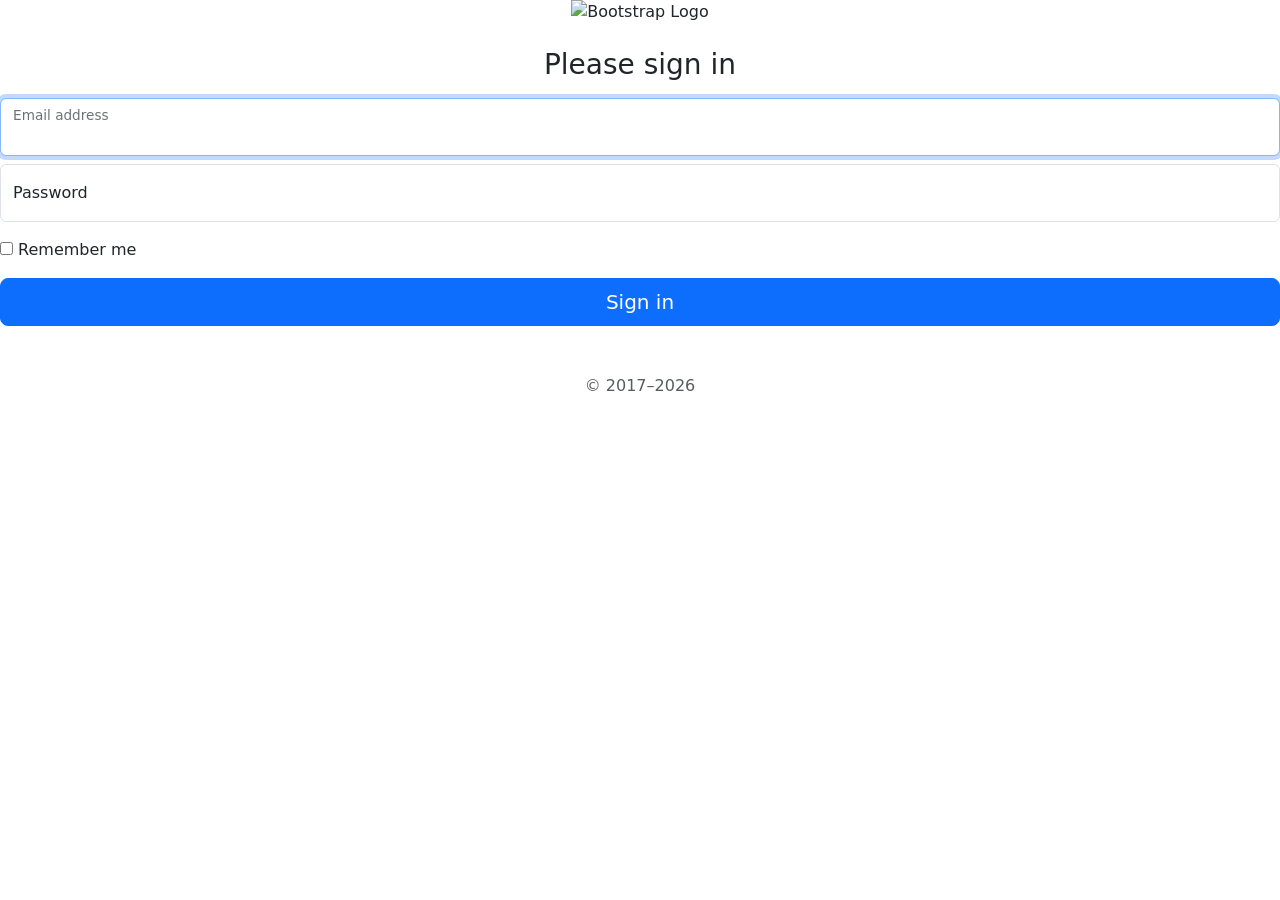
==== index.html @ 56eb4273 "feat: complete bootstrap login form practice" ====
<!doctype html>
<html lang="en">
<head>
    <!-- Required meta tags -->
    <meta charset="utf-8">
    <meta name="viewport" content="width=device-width, initial-scale=1">

    <title>Login</title>

    <!-- Bootstrap 5 CSS -->
    <link href="https://cdn.jsdelivr.net/npm/bootstrap@5.0.0-beta2/dist/css/bootstrap.min.css" rel="stylesheet"
          integrity="sha384-BmbxuPwQa2lc/FVzBcNJ7UAyJxM6wuqIj61tLrc4wSX0szH/Ev+nYRRuWlolflfl" crossorigin="anonymous">

    <!-- Custom styles -->
    <link rel="stylesheet" href="styles.css">
</head>
<body class="text-center">

    <main class="form-signin">
        <form>
            <!-- Logo Bootstrap (dùng trực tiếp link SVG online nếu bạn chưa tải ảnh về) -->
            <img class="mb-4" src="https://getbootstrap.com/docs/5.0/assets/brand/bootstrap-logo.svg" alt="Bootstrap Logo" width="72" height="57">
            
            <h1 class="h3 mb-3 fw-normal">Please sign in</h1>

            <div class="form-floating mb-2">
                <input type="email" class="form-control" id="inputEmail" placeholder="name@example.com" required autofocus>
                <label for="inputEmail">Email address</label>
            </div>

            <div class="form-floating mb-3">
                <input type="password" class="form-control" id="inputPassword" placeholder="Password" required>
                <label for="inputPassword">Password</label>
            </div>

            <div class="checkbox mb-3 text-start">
                <label>
                    <input type="checkbox" value="remember-me"> Remember me
                </label>
            </div>

            <!-- w-100 giúp nút bấm full width trên Bootstrap 5 -->
            <button class="w-100 btn btn-lg btn-primary" type="submit">Sign in</button>
            <p class="mt-5 mb-3 text-muted">&copy; 2017–2026</p>
        </form>
    </main>

    <!-- Bootstrap JS Bundle -->
    <script src="https://cdn.jsdelivr.net/npm/bootstrap@5.0.0-beta2/dist/js/bootstrap.bundle.min.js"
            integrity="sha384-b5kHyXgcpbZJO/tY9Ul7kGkf1S0CWuKcCD38l8YkeH8z8QjE0GmW1gYU5S9FOnJ0"
            crossorigin="anonymous"></script>
</body>
</html>
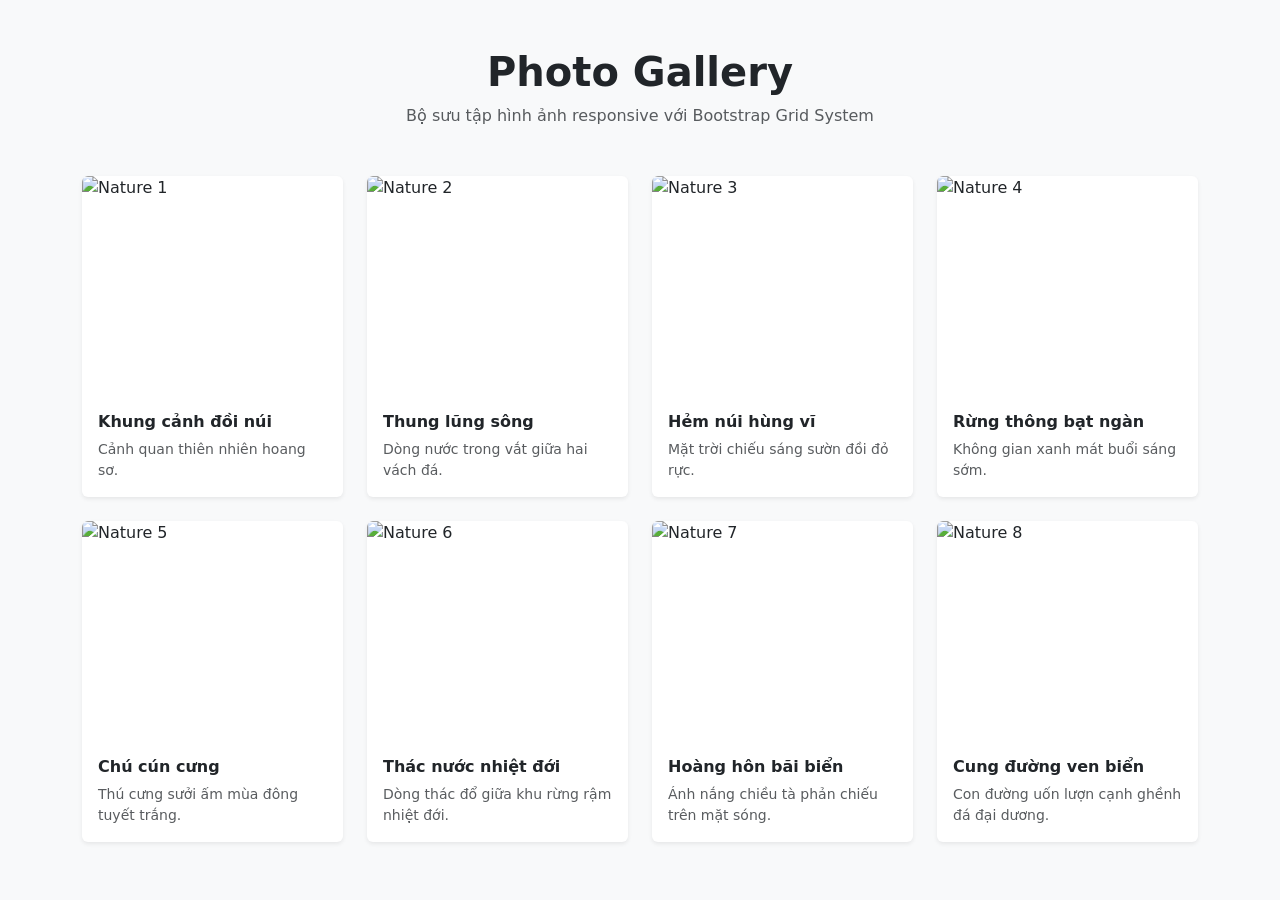
==== commit 27337b76: "feat: complete bootstrap responsive photo gallery" ====
--- a/index.html
+++ b/index.html
@@ -1,53 +1,134 @@
-    <!doctype html>
+<!DOCTYPE html>
 <html lang="en">
 <head>
-    <!-- Required meta tags -->
-    <meta charset="utf-8">
-    <meta name="viewport" content="width=device-width, initial-scale=1">
+    <meta charset="UTF-8">
+    <meta name="viewport" content="width=device-width, initial-scale=1.0">
+    <title>Responsive Photo Gallery</title>
+    <!-- Bootstrap 5 CSS -->
+    <link href="https://cdn.jsdelivr.net/npm/bootstrap@5.3.0/dist/css/bootstrap.min.css" rel="stylesheet">
+    <style>
+        .gallery-card {
+            transition: transform 0.2s ease, box-shadow 0.2s ease;
+            overflow: hidden;
+        }
+        .gallery-card:hover {
+            transform: translateY(-4px);
+            box-shadow: 0 0.5rem 1rem rgba(0, 0, 0, 0.15) !important;
+        }
+        .gallery-img {
+            height: 220px;
+            object-fit: cover;
+            width: 100%;
+        }
+    </style>
+</head>
+<body class="bg-light py-5">
 
-    <title>Login</title>
+    <div class="container">
+        <!-- Tiêu đề Gallery -->
+        <header class="text-center mb-5">
+            <h1 class="fw-bold">Photo Gallery</h1>
+            <p class="text-muted">Bộ sưu tập hình ảnh responsive với Bootstrap Grid System</p>
+        </header>
 
-    <!-- Bootstrap 5 CSS -->
-    <link href="https://cdn.jsdelivr.net/npm/bootstrap@5.0.0-beta2/dist/css/bootstrap.min.css" rel="stylesheet"
-          integrity="sha384-BmbxuPwQa2lc/FVzBcNJ7UAyJxM6wuqIj61tLrc4wSX0szH/Ev+nYRRuWlolflfl" crossorigin="anonymous">
-
-    <!-- Custom styles -->
-    <link rel="stylesheet" href="styles.css">
-</head>
-<body class="text-center">
-
-    <main class="form-signin">
-        <form>
-            <!-- Logo Bootstrap (dùng trực tiếp link SVG online nếu bạn chưa tải ảnh về) -->
-            <img class="mb-4" src="https://getbootstrap.com/docs/5.0/assets/brand/bootstrap-logo.svg" alt="Bootstrap Logo" width="72" height="57">
-            
-            <h1 class="h3 mb-3 fw-normal">Please sign in</h1>
-
-            <div class="form-floating mb-2">
-                <input type="email" class="form-control" id="inputEmail" placeholder="name@example.com" required autofocus>
-                <label for="inputEmail">Email address</label>
+        <!-- Lưới hình ảnh theo yêu cầu:
+             - Desktop (>= 992px): col-lg-3 (4 ảnh/hàng)
+             - Tablet (>= 576px): col-sm-6 (2 ảnh/hàng)
+             - Mobile (< 576px): col-12 (1 ảnh/hàng)
+             - g-4: khoảng cách giữa các cột/hàng
+        -->
+        <div class="row g-4">
+            <!-- Ảnh 1 -->
+            <div class="col-12 col-sm-6 col-lg-3">
+                <div class="card h-100 shadow-sm border-0 gallery-card">
+                    <img src="https://picsum.photos/id/1018/600/400" class="card-img-top gallery-img" alt="Nature 1">
+                    <div class="card-body">
+                        <h6 class="card-title fw-semibold">Khung cảnh đồi núi</h6>
+                        <p class="card-text text-muted small">Cảnh quan thiên nhiên hoang sơ.</p>
+                    </div>
+                </div>
             </div>
 
-            <div class="form-floating mb-3">
-                <input type="password" class="form-control" id="inputPassword" placeholder="Password" required>
-                <label for="inputPassword">Password</label>
+            <!-- Ảnh 2 -->
+            <div class="col-12 col-sm-6 col-lg-3">
+                <div class="card h-100 shadow-sm border-0 gallery-card">
+                    <img src="https://picsum.photos/id/1015/600/400" class="card-img-top gallery-img" alt="Nature 2">
+                    <div class="card-body">
+                        <h6 class="card-title fw-semibold">Thung lũng sông</h6>
+                        <p class="card-text text-muted small">Dòng nước trong vắt giữa hai vách đá.</p>
+                    </div>
+                </div>
             </div>
 
-            <div class="checkbox mb-3 text-start">
-                <label>
-                    <input type="checkbox" value="remember-me"> Remember me
-                </label>
+            <!-- Ảnh 3 -->
+            <div class="col-12 col-sm-6 col-lg-3">
+                <div class="card h-100 shadow-sm border-0 gallery-card">
+                    <img src="https://picsum.photos/id/1016/600/400" class="card-img-top gallery-img" alt="Nature 3">
+                    <div class="card-body">
+                        <h6 class="card-title fw-semibold">Hẻm núi hùng vĩ</h6>
+                        <p class="card-text text-muted small">Mặt trời chiếu sáng sườn đồi đỏ rực.</p>
+                    </div>
+                </div>
             </div>
 
-            <!-- w-100 giúp nút bấm full width trên Bootstrap 5 -->
-            <button class="w-100 btn btn-lg btn-primary" type="submit">Sign in</button>
-            <p class="mt-5 mb-3 text-muted">&copy; 2017–2026</p>
-        </form>
-    </main>
+            <!-- Ảnh 4 -->
+            <div class="col-12 col-sm-6 col-lg-3">
+                <div class="card h-100 shadow-sm border-0 gallery-card">
+                    <img src="https://picsum.photos/id/1019/600/400" class="card-img-top gallery-img" alt="Nature 4">
+                    <div class="card-body">
+                        <h6 class="card-title fw-semibold">Rừng thông bạt ngàn</h6>
+                        <p class="card-text text-muted small">Không gian xanh mát buổi sáng sớm.</p>
+                    </div>
+                </div>
+            </div>
 
-    <!-- Bootstrap JS Bundle -->
-    <script src="https://cdn.jsdelivr.net/npm/bootstrap@5.0.0-beta2/dist/js/bootstrap.bundle.min.js"
-            integrity="sha384-b5kHyXgcpbZJO/tY9Ul7kGkf1S0CWuKcCD38l8YkeH8z8QjE0GmW1gYU5S9FOnJ0"
-            crossorigin="anonymous"></script>
+            <!-- Ảnh 5 -->
+            <div class="col-12 col-sm-6 col-lg-3">
+                <div class="card h-100 shadow-sm border-0 gallery-card">
+                    <img src="https://picsum.photos/id/1025/600/400" class="card-img-top gallery-img" alt="Nature 5">
+                    <div class="card-body">
+                        <h6 class="card-title fw-semibold">Chú cún cưng</h6>
+                        <p class="card-text text-muted small">Thú cưng sưởi ấm mùa đông tuyết trắng.</p>
+                    </div>
+                </div>
+            </div>
+
+            <!-- Ảnh 6 -->
+            <div class="col-12 col-sm-6 col-lg-3">
+                <div class="card h-100 shadow-sm border-0 gallery-card">
+                    <img src="https://picsum.photos/id/1039/600/400" class="card-img-top gallery-img" alt="Nature 6">
+                    <div class="card-body">
+                        <h6 class="card-title fw-semibold">Thác nước nhiệt đới</h6>
+                        <p class="card-text text-muted small">Dòng thác đổ giữa khu rừng rậm nhiệt đới.</p>
+                    </div>
+                </div>
+            </div>
+
+            <!-- Ảnh 7 -->
+            <div class="col-12 col-sm-6 col-lg-3">
+                <div class="card h-100 shadow-sm border-0 gallery-card">
+                    <img src="https://picsum.photos/id/1043/600/400" class="card-img-top gallery-img" alt="Nature 7">
+                    <div class="card-body">
+                        <h6 class="card-title fw-semibold">Hoàng hôn bãi biển</h6>
+                        <p class="card-text text-muted small">Ánh nắng chiều tà phản chiếu trên mặt sóng.</p>
+                    </div>
+                </div>
+            </div>
+
+            <!-- Ảnh 8 -->
+            <div class="col-12 col-sm-6 col-lg-3">
+                <div class="card h-100 shadow-sm border-0 gallery-card">
+                    <img src="https://picsum.photos/id/1050/600/400" class="card-img-top gallery-img" alt="Nature 8">
+                    <div class="card-body">
+                        <h6 class="card-title fw-semibold">Cung đường ven biển</h6>
+                        <p class="card-text text-muted small">Con đường uốn lượn cạnh ghềnh đá đại dương.</p>
+                    </div>
+                </div>
+            </div>
+        </div>
+    </div>
+
+    <!-- Bootstrap 5 JS Bundle -->
+    <script src="https://cdn.jsdelivr.net/npm/bootstrap@5.3.0/dist/js/bootstrap.bundle.min.js"></script>
 </body>
 </html>
